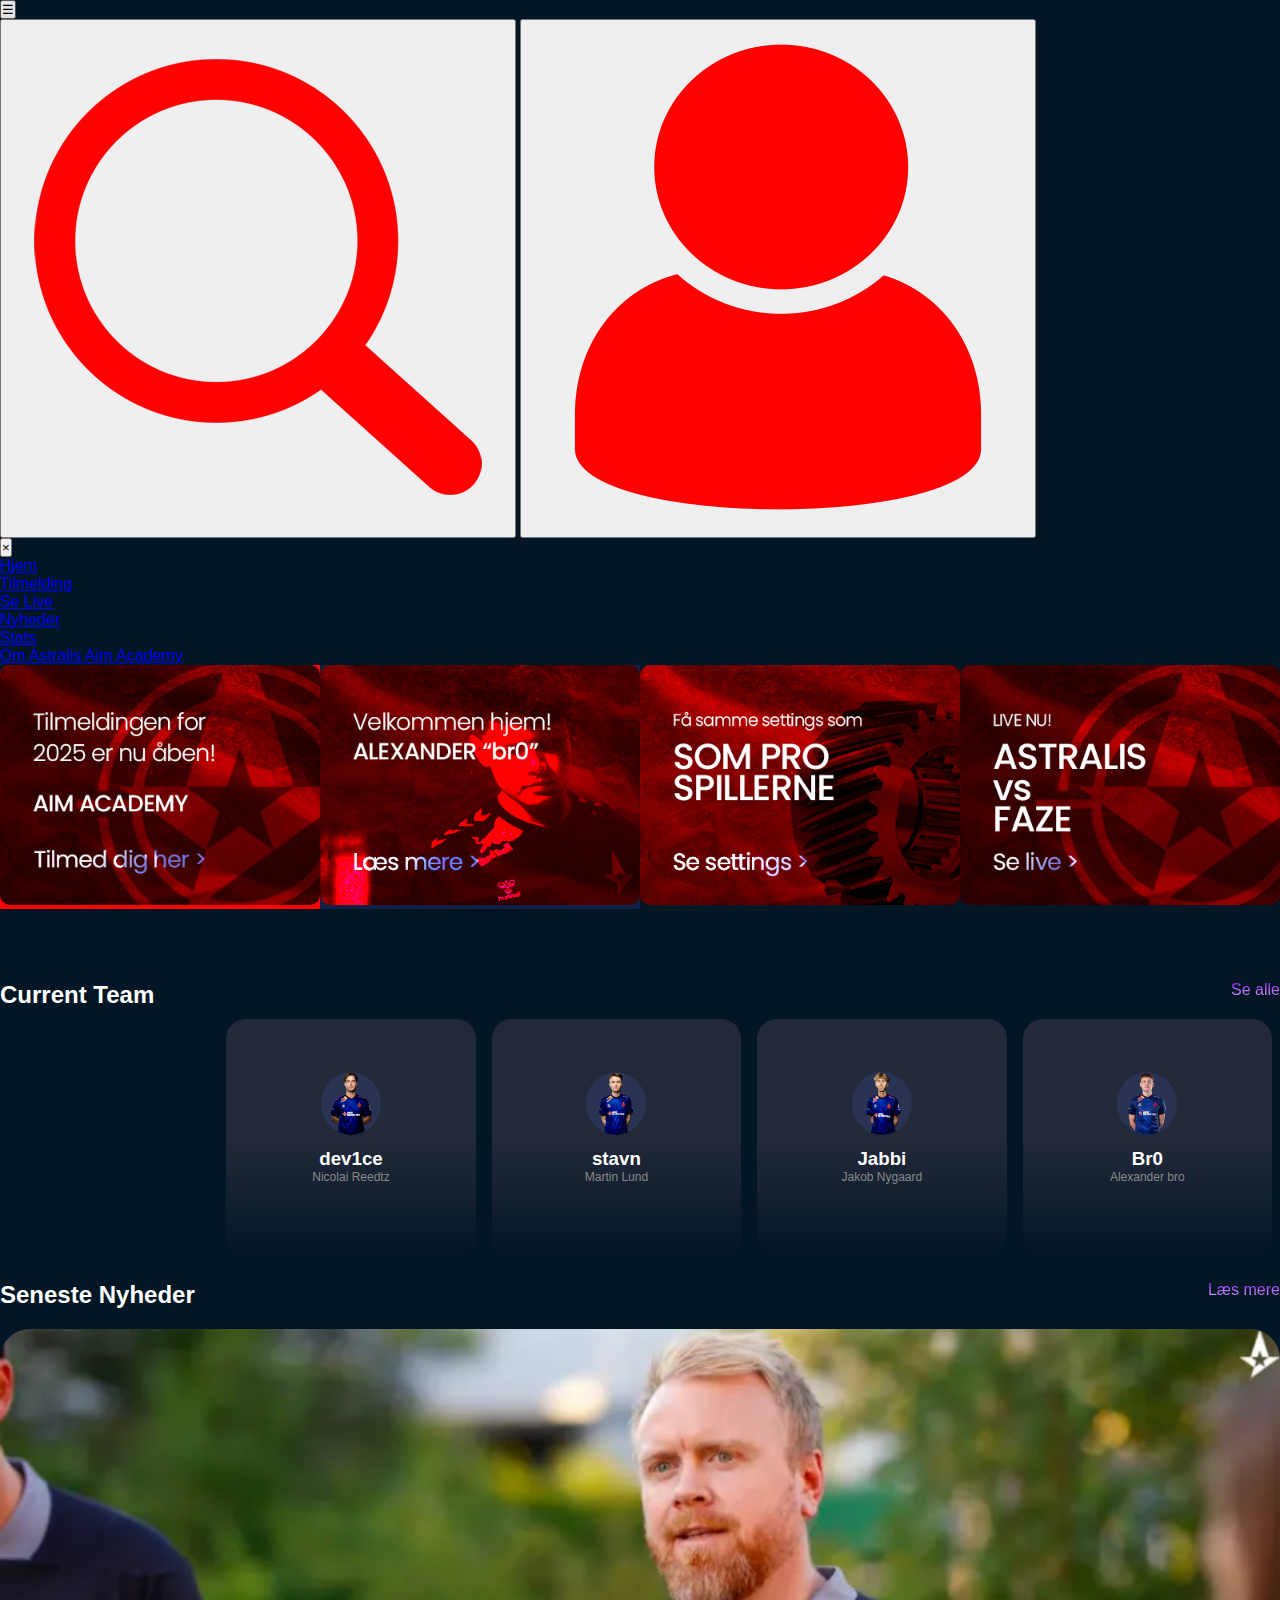
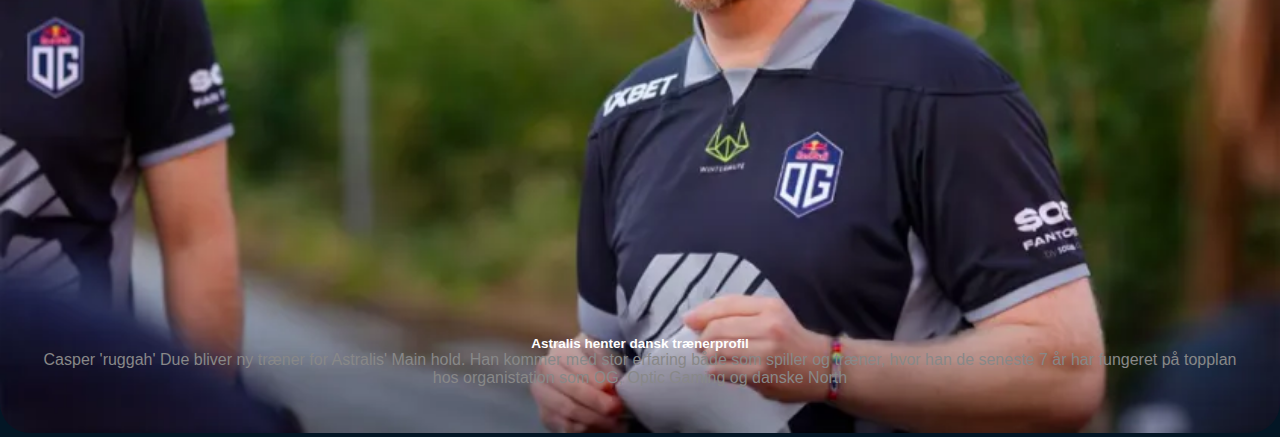
==== hjem.html @ ea9f1f7e "rettelser2" ====
<!DOCTYPE html>
<html lang="en">
<head>
<meta charset="UTF-8">
<meta name="viewport" content="width=device-width, initial-scale=1.0">
<title>AIM Academy</title>
<link rel="stylesheet" href="css/hjem.css">
<link rel="stylesheet" href="css/styles.css">
<link rel="stylesheet" href="css/global.css">
<link rel="stylesheet" type="text/css" href="css/start.css">
<meta name="description" content="Tilmeld dig til den bedste e sports sommerlejr nu! "> <!--Seo optimering, beskrivelsen under hjemmesiden når man finder hjemmesiden-->
<meta name="keywords" content="Astralis,device,træner,coach,træning,bliv bedre,e-sport"> <!-- Seo optimering, stikord for at fange brugere-->
<meta name="geo.region" content="dk"> <!--Seo optmering,-->
<meta name="author" content="Jonathan, Felix, Villads og Oscar"> <!--Seo optimering, opfattere afhjemmesiden-->
</head>
<body>

<header> <!--Semantisk tag, lavet en header til vores profil, search og burgermenu, efter den skal være i toppen af hjemmesiden -->
     <nav>
        <button class="burger-menu" onclick="toggleMenu()">☰</button> <!--Åbner for burgmenuen med javascript-->
          <section class="menu-actions">
           <button class="search-button" aria-label="Search">
              <img src="img/search.webp" alt="Search">
          </button>
          <button class="account-button" aria-label="My Account">
            <img src="img/acc.webp" alt="My Account">
          </button>
        </section>
    </nav>
</header>

<aside class="menu-overlay"> 
  <button class="close-btn" onclick="toggleMenu()">×</button> <!-- Action button/javascript til at lukke for menuen-->
  <nav> <!--Semantisk tag til navigations baren under burgermenu-->
      <ul>
        <li><a href="hjem.html">Hjem</a></li>
        <li><a href="tilmeld.html">Tilmelding</a></li>
        <li><a href="streaming.html">Se Live</a></li>
        <li><a href="#">Nyheder</a></li>
        <li><a href="#">Stats</a></li>
        <li><a href="#">Om Astralis Aim Academy</a></li>
      </ul>
    </nav>    
</aside>

<main>
<!--Slideshow på 'hjem' siden. Billeder samt link til tilmelding på første billede-->
    <element>
        <article class="content">
          <container class="slides">
            <figure class="slide_content 1">
                <a href="tilmeld.html"><img src="img/slide1.webp" alt="Tilmelding"></a>
            </figure>
            <figure class="slide_content 2">
                <img src="img/slide2.webp" alt="Bro">
            </figure>
            <figure class="slide_content 2">
                <img src="img/slide3.webp" alt="Settings">
            </figure>
            <figure class="slide_content 4">
                <img src="img/slide4.webp" alt="Live">
            </figure>
          </contain>
        </article>
      </element>

      <!--Billeder indsat her til 'hjem' siden.-->
      <section class="team">
        <h2 id="teamtekst">Current Team</h2>
        <a href="#" id="stats">Se alle</a>
            <container class="team-members">
              <article class="team-member">
                <img src="img/Device.webp" alt="dev1ce">
                <h3 class="ingame">dev1ce</h3>
                <p class="small">Nicolai Reedtz</p>
              </article>
              <article class="team-member">
                <img src="img/Stavn.webp" alt="stavn">
                <h3 class="ingame">stavn</h3>
                <p class="small">Martin Lund</p>
              </article>
              <article class="team-member">
                <img src="img/Jabbi.webp" alt="Jabbi">
                <h3 class="ingame">Jabbi</h3>
                <p class="small">Jakob Nygaard</p>
              </article>
              <article class="team-member">
                <img src="img/Bro.webp" alt="Br0">
                <h3 class="ingame">Br0</h3>
                <p class="small">Alexander bro</p>
              </article>
             
            </container>
    </section>


</main>

<!--I footeren er der indsat billede og tekst til en artikel som placeres i 'nyheder'-->
<footer>
  <section class="news">
    <h2 id="senestetekst">Seneste Nyheder</h2>
    <article>
      <a href="#" id="Læs">Læs mere</a>
      <img id="træner" src="img/Træner done.webp" alt="Astralis henter dansk trænerprofil" >
      <container class="indhold">
        <h2 id="ruggah">Astralis henter dansk trænerprofil</h2>
        <p>Casper 'ruggah' Due bliver ny træner for Astralis' Main hold. Han kommer med stor erfaring både som spiller og træner, hvor han de seneste 7 år har fungeret på topplan hos organistation som OG, Optic Gaming og danske North</p>
      </container>
    </article>
  </section>
</footer>

<script src="script.js"></script>
<script src="slideshow.js"></script>
</body>
</html>
---- css/hjem.css ----
* {
    box-sizing: border-box;
    margin: 0;
    padding: 0;
  }

  body {
    font-family: 'poppins' , sans-serif;
    background-color: #031625;
    color: white;
}
   
.team-members {
    display: flex;
    justify-content: flex-end; 
    margin-left: 0.5em;
    padding-left: 5%;
    
}

.team-member {
    width: 45%; 
    margin: 0.5em; 
    background: #222939;
    box-sizing: border-box;
    padding: 5%;
    border-radius: 20px;
    background: linear-gradient(to bottom, #222939, #222939 50%, transparent 100%);
}




#knap {
  margin: 1em;
}
 .banner {
  padding: 0px 30px;
  text-decoration: none;
  border-radius: 30%;
 }

  
.overskrift {
    background-color: #e03a3e;
    color: white;
    text-align: left;
    padding: 3em;
    border-radius: 20px;
    background: linear-gradient(to right, #e03a3e, #e03a3e 50%, transparent 100%);
}
  
.overskrift h1 {
    margin-bottom: 0.5em;
}
  
#tilmelding {
    color: whitesmoke;
    text-decoration: none;
    font-weight: bold;
    background:linear-gradient(114.63deg, #fff, #931cf0) ;
    background-clip: text;
    -webkit-text-fill-color: transparent;
}
  
.team, .news {
    padding-top: 1em;
}

#teamtekst {
float: left;
}

.team-member {
    margin-top: 20px;
    text-align: center;
}

.team-member img {
    width: 60px; 
    height: auto;
    border-radius: 50%;
    background-color:#2a3351;
}

.small {
font-size: 12px;
}

.ingame {
    margin-top: 0.5em;
}
  
#stats {
    display: block;
    text-align: right;
    text-decoration: none;
    color: white;
    background:linear-gradient(0.5deg, #fff, #931cf0) ;
    background-clip: text;
    -webkit-text-fill-color: transparent;
  }

.news {
    position: relative; 
}

#senestetekst {
  float: left;
  }

#træner {
    width: 100%; 
    height: auto;
    border-radius: 30px;
    align-self: stretch;
    margin-top: 20px;
}

#Læs {
  display: block;
  text-align: right;
  text-decoration: none;
  color: white;
  background:linear-gradient(0.5deg, #fff, #931cf0) ;
  background-clip: text;
  -webkit-text-fill-color: transparent;
}

.indhold {
  text-align: center;
  font-size: 9px; 
  color: white; 
  position: absolute;
  bottom: 10px;
  left: 10px;
  right: 10px;
  padding: 20px;
}


body {
  background-color: rgb(171, 243, 243);
  font-family: 'poppins', sans-serif;
  font-weight: lighter;
  text-align: left;
}
.content {
  margin: auto;
  padding: 0;
  border-radius: 10px;
  height: 300px;
  width: auto;
  overflow: hidden;
  z-index: -1;
}
.show {
  padding: 10%;
  margin: auto;
  justify-content: center;
  align-items: center;
  font-style: italic;
  width: fit-content;
}

.slide_content {
  float: left;
  width: auto;
  height: auto;
}
.slides {
  width: auto;
  animation-name: slide;
  animation-duration: 10s;
  animation-iteration-count: infinite;
  animation-play-state: running;
  display: flex;
  justify-content: left;
}
.slide_content:nth-child(1) {
  background: #FF0101;
  z-index: 1;
}

.slide_content:nth-child(2) {
  background: #102145;
}

@keyframes slide {
  20% {
    margin-left: 0px;
  }

  40% {
    margin-left: -400px
  }

  60% {
    margin-left: -800px
  }

  80% {
    margin-left: -1200px
  }
}
---- css/styles.css ----
/* Reset some default styles for a clean slate */
* {
    margin: 0;
    padding: 0;
    box-sizing: border-box;
  }
  
  body, html {
    width: 100%;
    height: 100%;
    color: white;
    font-family: poppins, sans-serif;
    background: #031625; /* Adjust the background color as needed */
  }
  
<<<<<<< HEAD
<<<<<<< HEAD
<<<<<<< HEAD
  header {
    background-color: #031625;
=======
  /* Stylere header og navigation bar */
  header {
    background-color: #031625; 
>>>>>>> 06fc8503447a9ea8b5e75f9510a71902991edd43
=======
  /* Style the header and navigation bar */
  header {
    background-color: #031625; /* Dark background for the navbar */
>>>>>>> parent of 06fc850 (Tilføjelse af kommentare og sletning af gammel css på style.css)
=======
  /* Style the header and navigation bar */
  header {
    background-color: #031625; /* Dark background for the navbar */
>>>>>>> parent of 64976ec (account knap)
    color: white;
    padding: 10px;
  }
  
  nav {
    display: flex;
    justify-content: space-between;
    align-items: center;
  }
  
<<<<<<< HEAD
<<<<<<< HEAD
<<<<<<< HEAD
=======
  /* Stylere burgermenuen */
>>>>>>> 06fc8503447a9ea8b5e75f9510a71902991edd43
=======
  /* Style the burger menu button */
>>>>>>> parent of 06fc850 (Tilføjelse af kommentare og sletning af gammel css på style.css)
=======
  /* Style the burger menu button */
>>>>>>> parent of 64976ec (account knap)
  .burger-menu {
    background: none;
    border: none;
    color: #FF0101;
    font-size: 24px;
    cursor: pointer;
  }
  
<<<<<<< HEAD
<<<<<<< HEAD
<<<<<<< HEAD
=======
  
>>>>>>> 06fc8503447a9ea8b5e75f9510a71902991edd43
=======
  /* Style the menu actions section with search and account buttons */
>>>>>>> parent of 06fc850 (Tilføjelse af kommentare og sletning af gammel css på style.css)
=======
  /* Style the menu actions section with search and account buttons */
>>>>>>> parent of 64976ec (account knap)
  .menu-actions {
    display: flex;
    align-items: center;
  }
  
<<<<<<< HEAD
<<<<<<< HEAD
<<<<<<< HEAD
=======
  /* Styling af bruger og search knap */
>>>>>>> 06fc8503447a9ea8b5e75f9510a71902991edd43
=======
  /* Generic button reset for search and account buttons */
>>>>>>> parent of 06fc850 (Tilføjelse af kommentare og sletning af gammel css på style.css)
=======
  /* Generic button reset for search and account buttons */
>>>>>>> parent of 64976ec (account knap)
  .menu-actions button {
    background: transparent;
    border: none;
    padding: 5px;
    margin-left: 10px; /* Add space between buttons */
    cursor: pointer;
  }
  
  /* Add custom images to search and account buttons */
  .search-button img, .account-button img {
    height: 24px; /* Example size, adjust as needed */
    width: auto;
  }
  
  /* Style for menu overlay which appears from the left */
  .menu-overlay {
    position: fixed;
    width: 60%;
    height: 100%;
    background-color: #333333; /* Overlay background color */
    top: 0;
    left: -100%; /* Start off-screen */
    transition: left 0.3s;
    padding-top: 50px; /* Space for the close button */
    z-index: 2; /* Above the content */
  }
  
  .close-btn {
    font-size: 24px;
    color: #FF0101;
    position: absolute;
    top: 0;
    left: 0;
    background: none;
    border: none;
    cursor: pointer;
    padding: 10px;
  }
  
  /* Style the list of menu items in the overlay */
  .menu-overlay ul {
    list-style: none;
    padding-left: 20px;
    color: white;
    font-size: 1.5em; /* Larger text for better legibility on mobile */
    font-weight: bold; /* Bold text for the menu items */
  }
  
  .menu-overlay ul li a {
    color: white; 
    text-decoration: none; /* No underline */
    display: block;
    margin-bottom: 20px; /* Space between menu items */
  }
  
  /* Hover style for menu item links */
  .menu-overlay ul li a:hover {
    color: #ccc; /* Lighter color on hover */
  }
  
  /* Active style for menu item links (when clicked) */
  .menu-overlay ul li a:active,
  .menu-overlay ul li a.active {
    color: red; /* Red text for active state */
  }
  .team-players article {
    border-radius: 20px; /* Adjust as needed */
    padding: 1rem;
    margin: 1rem 0;
  }
  
  .team-players img {
    width: 80px; /* Adjust as needed */
    height: 80px;
    border-radius: 50%;
    border: 3px solid
  }
  
  .team-players h2 {
    font-size: 1rem; /* Adjust as needed */
    margin-top: 0.5rem;
  }
  
  .latest-news article {
    background: #031625;
    border-radius: 20px; /* Adjust as needed */
    margin: 1rem 0;
    overflow: hidden;
  }
  
  .latest-news img {
    width: 100%;
    display: block;
  }
  
  .latest-news h2 {
    font-size: 1.2rem; /* Adjust as needed */
    margin: 0.5rem;
  }
  
  .slideshow {
    position: relative;
<<<<<<< HEAD
<<<<<<< HEAD
}

.account-menu-overlay {
  position: fixed;
  width: 60%;
  height: 100%;
  background-color: #333333;
  top: 0;
  right: -60%; 
  transition: right 0.3s ease; /* Ensure this is set to transition the 'right' property */
  padding-top: 50px;
  z-index: 2;
}

.account-menu-overlay ul {
  list-style-type: none;
  padding: 0; 
  margin: 0px; 
  color: white;
  margin-bottom: 20px;
}

.account-menu-overlay ul li a {
  color: white; 
  text-decoration: none; 
  display: block; 
  padding: 10px; 
  transition: color 0.3s; 
}
.account-menu-overlay ul li a:hover {
  color: #ccc;
}

/* Active style for account menu overlay links (clicked) */
.account-menu-overlay ul li a:active {
  color: red; /* Red when active */
}

/* Style for maintaining red color on a currently 'active' class link */
.account-menu-overlay ul li a.active {
  color: red; /* Keeps the link red if it has an 'active' class */
}

.close-account-menu {
  font-size: 24px;
  color: red;
  position: absolute;
  top: 0;
  right: 0; /* Positioned to the right */
  background: none;
  border: none;
  cursor: pointer;
  padding: 10px;
}

.user-info {
  color: white;
  text-align: center;
  margin-bottom: 20px;

}

.account-tekst{
  color: white;
  text-align: right;
  margin-bottom: 20px;
  font-weight: bold;
}


.user-picture {
  width: 80px; /* Adjust as needed */
  height: 80px; /* Adjust as needed */
  border-radius: 50%; /* Makes the image round */
  margin-bottom: 10px;
  object-fit: cover;
}

.member-number {
  margin-bottom: 10px;
}
=======
}
>>>>>>> parent of 06fc850 (Tilføjelse af kommentare og sletning af gammel css på style.css)
=======
}
>>>>>>> parent of 64976ec (account knap)
---- css/global.css ----
body {
    margin: 0;
    line-height: normal;
  }
  
  :root {
    /* fonts */
    --font-sf-pro-text: "SF Pro Text";
    --font-poppins: Poppins;
  
    /* font sizes */
    --font-size-xs: 12px;
  
    /* Colors */
    --color-white: #fff;
    --color-whitesmoke: #ededed;
    --color-red: #ff0101;
  
    /* Border radiuses */
    --br-3xs: 10px;
  }
---- css/start.css ----
body {
    background-color: #031625;
    font-family: 'Poppins', sans-serif;
    margin: 0; /*bruges til at lave plads omkring elementer, unden for grænserne*/
    padding: 0; /* padding bruges til at lave plads omkring elementerne inden for grænserne*/
}

.box {
    max-width: 300px; /* sætter max with til 300 px*/
    margin: 0 auto;
    background-color: #031625;
    border-radius: 10px;
    box-shadow: 0px 0px 10px rgba(0, 0, 0, 0.1);
    padding: 20px;
    text-align: center; /*centere teksten*/
    display: flex;
    flex-direction: column; /*bestemmer om teksten er i en række eller kolonne*/
    justify-content: space-between; /* tingne i kassen har afstand mellem sig*/
    min-height: 100vh;
    position: relative; /*betyder at positionen er relativ*/
    
}

.text-box {
    width:200px; /*bestemmer bredden på kassen*/
    height:200px; /*bestemmer højden på kassen*/
    position: absolute; /*betyder at positionen er absolute*/
    background-color: #031625;
    top: 50%;
    left: 50%;
    margin-top: -100px;
    margin-left: -100px;
}

.text-box h2 {
   color: #931CF0;
   margin-top: 20px;
}

.tryk-text {
    color: #ffffff;
}


p {
    font-size: 16px; /*bestemmer skrift størrelsen*/
    color: #888;
    margin-bottom: 20px;
}

.footer {
    position: absolute;
    bottom: 20px;
    left: 0;
    right: 0;
    display: flex;
    flex-direction: column;

}

.footer-content {
    display: flex;
    flex-direction: column;
    align-items: center;
    margin-bottom: 10px;
}

.footer img {
    width: 100%;
    border-radius: 10px;
    margin-bottom: 10px;
}

img {
    width: 100%;
    border-radius: 10px;
}

.footer p {
    font-size: 16px;
    color: #fff;
    background: linear-gradient(45deg, #ffffff, #931CF0); /*bruges til at lave fade i farverne*/
    padding: 5px 10px;
    border-radius: 10px;
    margin-top: 0;
}

.footer h3 {
    color: #ffffff;
    font-size: 16px;
    margin-top: -50px;
}

.footer-text {
    margin-top: -10px;
    margin-bottom: 10px;
}

@media (max-width: 600px) { /*bruges til at sætte max bredden til 600px, så det passer på en mobil skærm*/
    .container {
        max-width: 100%;
        padding: 10px;
    }

    h1 {
        font-size: 20px;
    }

    p {
        font-size: 14px;
    }

    .footer p {
        font-size: 14px;
    }
}
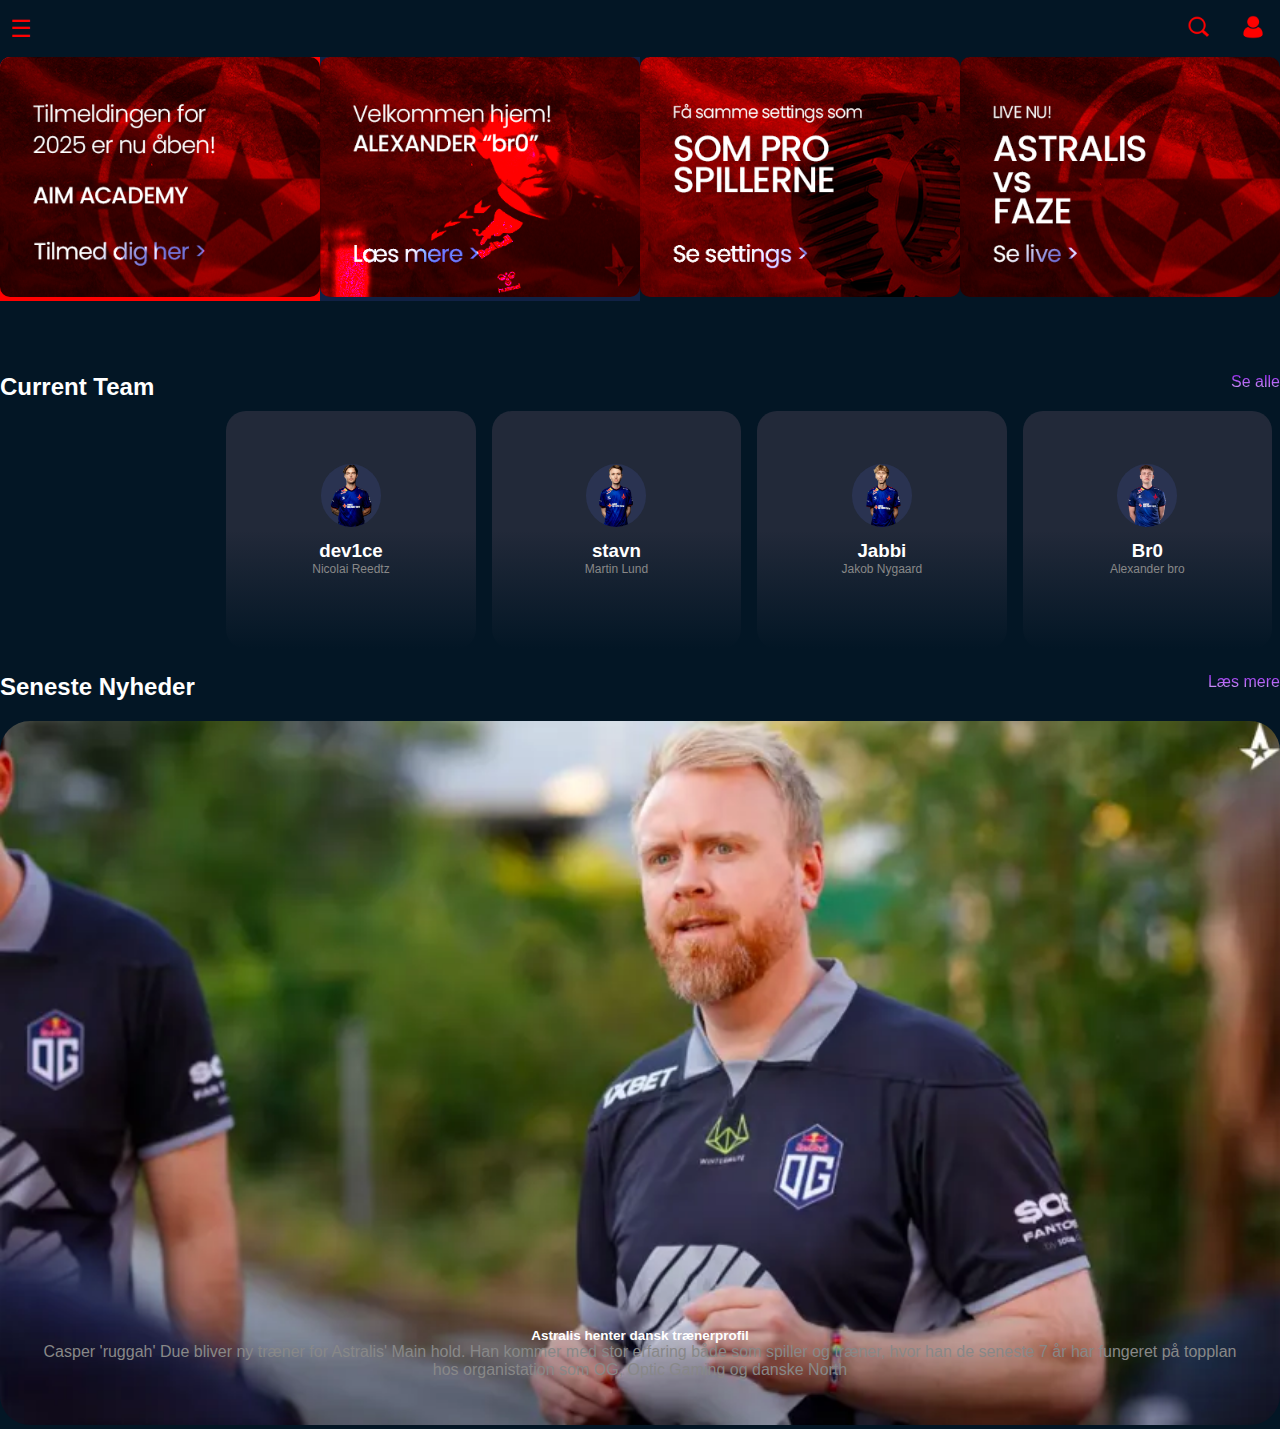
==== commit 4058c4ab: "Update hjem.html" ====
--- a/hjem.html
+++ b/hjem.html
@@ -14,15 +14,15 @@
 <meta name="author" content="Jonathan, Felix, Villads og Oscar"> <!--Seo optimering, opfattere afhjemmesiden-->
 </head>
 <body>
-
-<header> <!--Semantisk tag, lavet en header til vores profil, search og burgermenu, efter den skal være i toppen af hjemmesiden -->
+<!--test-->
+<header> <!--Semantisk tag, lavet en header til vores profil, search og burgermenu, efter den skal være i toppen af hjemmesiden. -->
      <nav>
         <button class="burger-menu" onclick="toggleMenu()">☰</button> <!--Åbner for burgmenuen med javascript-->
           <section class="menu-actions">
            <button class="search-button" aria-label="Search">
               <img src="img/search.webp" alt="Search">
           </button>
-          <button class="account-button" aria-label="My Account">
+          <button class="account-button" aria-label="My Account" onclick="toggleAccountMenu()">
             <img src="img/acc.webp" alt="My Account">
           </button>
         </section>
@@ -42,6 +42,31 @@
       </ul>
     </nav>    
 </aside>
+
+<aside class="account-menu-overlay">
+  <button class="close-account-menu" onclick="toggleAccountMenu()">×</button>
+  <section class="user-info">
+    <figure>
+      <img src="img/lordgaben.webp" alt="User" class="user-picture">
+      <figcaption>
+        <p class="member-number">Velkommen, wag_wanstrup</p>
+        <p class="member-number">Medlems Nr: #75152</p>
+      </figcaption>
+    </figure>
+  </section>
+  <nav>
+    <ul class="account-tekst">
+      <li><a href="profile.html">Min Profil</a></li>
+      <li><a href="#">Mine Stats</a></li>
+      <li><a href="#">Mine Highlights</a></li>
+      <li><a href="#">Mit Hold</a></li>
+      <li><a href="#">Turneringsplan</a></li>
+      <li><a href="#">Log Ud</a></li>
+    </ul>
+  </nav>
+</aside>
+
+
 
 <main>
 <!--Slideshow på 'hjem' siden. Billeder samt link til tilmelding på første billede-->
@@ -111,7 +136,7 @@
   </section>
 </footer>
 
-<script src="script.js"></script>
-<script src="slideshow.js"></script>
+<script src="js/script.js"></script>
+<script src="js/slideshow.js"></script>
 </body>
 </html>
--- a/css/styles.css
+++ b/css/styles.css
@@ -1,4 +1,3 @@
-/* Reset some default styles for a clean slate */
 * {
     margin: 0;
     padding: 0;
@@ -10,29 +9,12 @@
     height: 100%;
     color: white;
     font-family: poppins, sans-serif;
-    background: #031625; /* Adjust the background color as needed */
-  }
-  
-<<<<<<< HEAD
-<<<<<<< HEAD
-<<<<<<< HEAD
-  header {
-    background-color: #031625;
-=======
+    background: #031625; 
+  }
+  
   /* Stylere header og navigation bar */
   header {
     background-color: #031625; 
->>>>>>> 06fc8503447a9ea8b5e75f9510a71902991edd43
-=======
-  /* Style the header and navigation bar */
-  header {
-    background-color: #031625; /* Dark background for the navbar */
->>>>>>> parent of 06fc850 (Tilføjelse af kommentare og sletning af gammel css på style.css)
-=======
-  /* Style the header and navigation bar */
-  header {
-    background-color: #031625; /* Dark background for the navbar */
->>>>>>> parent of 64976ec (account knap)
     color: white;
     padding: 10px;
   }
@@ -43,18 +25,7 @@
     align-items: center;
   }
   
-<<<<<<< HEAD
-<<<<<<< HEAD
-<<<<<<< HEAD
-=======
   /* Stylere burgermenuen */
->>>>>>> 06fc8503447a9ea8b5e75f9510a71902991edd43
-=======
-  /* Style the burger menu button */
->>>>>>> parent of 06fc850 (Tilføjelse af kommentare og sletning af gammel css på style.css)
-=======
-  /* Style the burger menu button */
->>>>>>> parent of 64976ec (account knap)
   .burger-menu {
     background: none;
     border: none;
@@ -63,62 +34,41 @@
     cursor: pointer;
   }
   
-<<<<<<< HEAD
-<<<<<<< HEAD
-<<<<<<< HEAD
-=======
-  
->>>>>>> 06fc8503447a9ea8b5e75f9510a71902991edd43
-=======
-  /* Style the menu actions section with search and account buttons */
->>>>>>> parent of 06fc850 (Tilføjelse af kommentare og sletning af gammel css på style.css)
-=======
-  /* Style the menu actions section with search and account buttons */
->>>>>>> parent of 64976ec (account knap)
+  
   .menu-actions {
     display: flex;
     align-items: center;
   }
   
-<<<<<<< HEAD
-<<<<<<< HEAD
-<<<<<<< HEAD
-=======
   /* Styling af bruger og search knap */
->>>>>>> 06fc8503447a9ea8b5e75f9510a71902991edd43
-=======
-  /* Generic button reset for search and account buttons */
->>>>>>> parent of 06fc850 (Tilføjelse af kommentare og sletning af gammel css på style.css)
-=======
-  /* Generic button reset for search and account buttons */
->>>>>>> parent of 64976ec (account knap)
   .menu-actions button {
     background: transparent;
     border: none;
     padding: 5px;
-    margin-left: 10px; /* Add space between buttons */
+    margin-left: 20px;
     cursor: pointer;
   }
   
-  /* Add custom images to search and account buttons */
+  /* tekst test*/
   .search-button img, .account-button img {
-    height: 24px; /* Example size, adjust as needed */
+    height: 24px;
     width: auto;
   }
   
-  /* Style for menu overlay which appears from the left */
+  /* Styling af hele menuen til venstre */
   .menu-overlay {
     position: fixed;
     width: 60%;
     height: 100%;
-    background-color: #333333; /* Overlay background color */
+    background-color: #333333; 
     top: 0;
-    left: -100%; /* Start off-screen */
+    left: -100%; 
     transition: left 0.3s;
-    padding-top: 50px; /* Space for the close button */
-    z-index: 2; /* Above the content */
-  }
-  
+    padding-top: 50px; 
+    z-index: 2; 
+  }
+  
+  /* Styling af close knappen */
   .close-btn {
     font-size: 24px;
     color: #FF0101;
@@ -131,31 +81,29 @@
     padding: 10px;
   }
   
-  /* Style the list of menu items in the overlay */
-  .menu-overlay ul {
-    list-style: none;
-    padding-left: 20px;
-    color: white;
-    font-size: 1.5em; /* Larger text for better legibility on mobile */
-    font-weight: bold; /* Bold text for the menu items */
-  }
-  
+  /* Styling af teksten til menuen til venstre */
   .menu-overlay ul li a {
     color: white; 
     text-decoration: none; /* No underline */
     display: block;
     margin-bottom: 20px; /* Space between menu items */
-  }
-  
-  /* Hover style for menu item links */
+    list-style: none;
+    padding-left: 20px;
+    color: white;
+    font-size: 1.5em; 
+    font-weight: bold; 
+  }
+  
+  /* Hover effekt til menuen */
   .menu-overlay ul li a:hover {
-    color: #ccc; /* Lighter color on hover */
-  }
-  
-  /* Active style for menu item links (when clicked) */
+    color: #ccc; 
+  }
+  
+  /* Aktivere rød farve efter du har klikket på en af menuerne */
   .menu-overlay ul li a:active,
   .menu-overlay ul li a.active {
     color: red; /* Red text for active state */
+    color: red; 
   }
   .team-players article {
     border-radius: 20px; /* Adjust as needed */
@@ -194,8 +142,6 @@
   
   .slideshow {
     position: relative;
-<<<<<<< HEAD
-<<<<<<< HEAD
 }
 
 .account-menu-overlay {
@@ -257,7 +203,7 @@
   margin-bottom: 20px;
 
 }
-
+ /* tekst */
 .account-tekst{
   color: white;
   text-align: right;
@@ -277,9 +223,4 @@
 .member-number {
   margin-bottom: 10px;
 }
-=======
-}
->>>>>>> parent of 06fc850 (Tilføjelse af kommentare og sletning af gammel css på style.css)
-=======
-}
->>>>>>> parent of 64976ec (account knap)
+
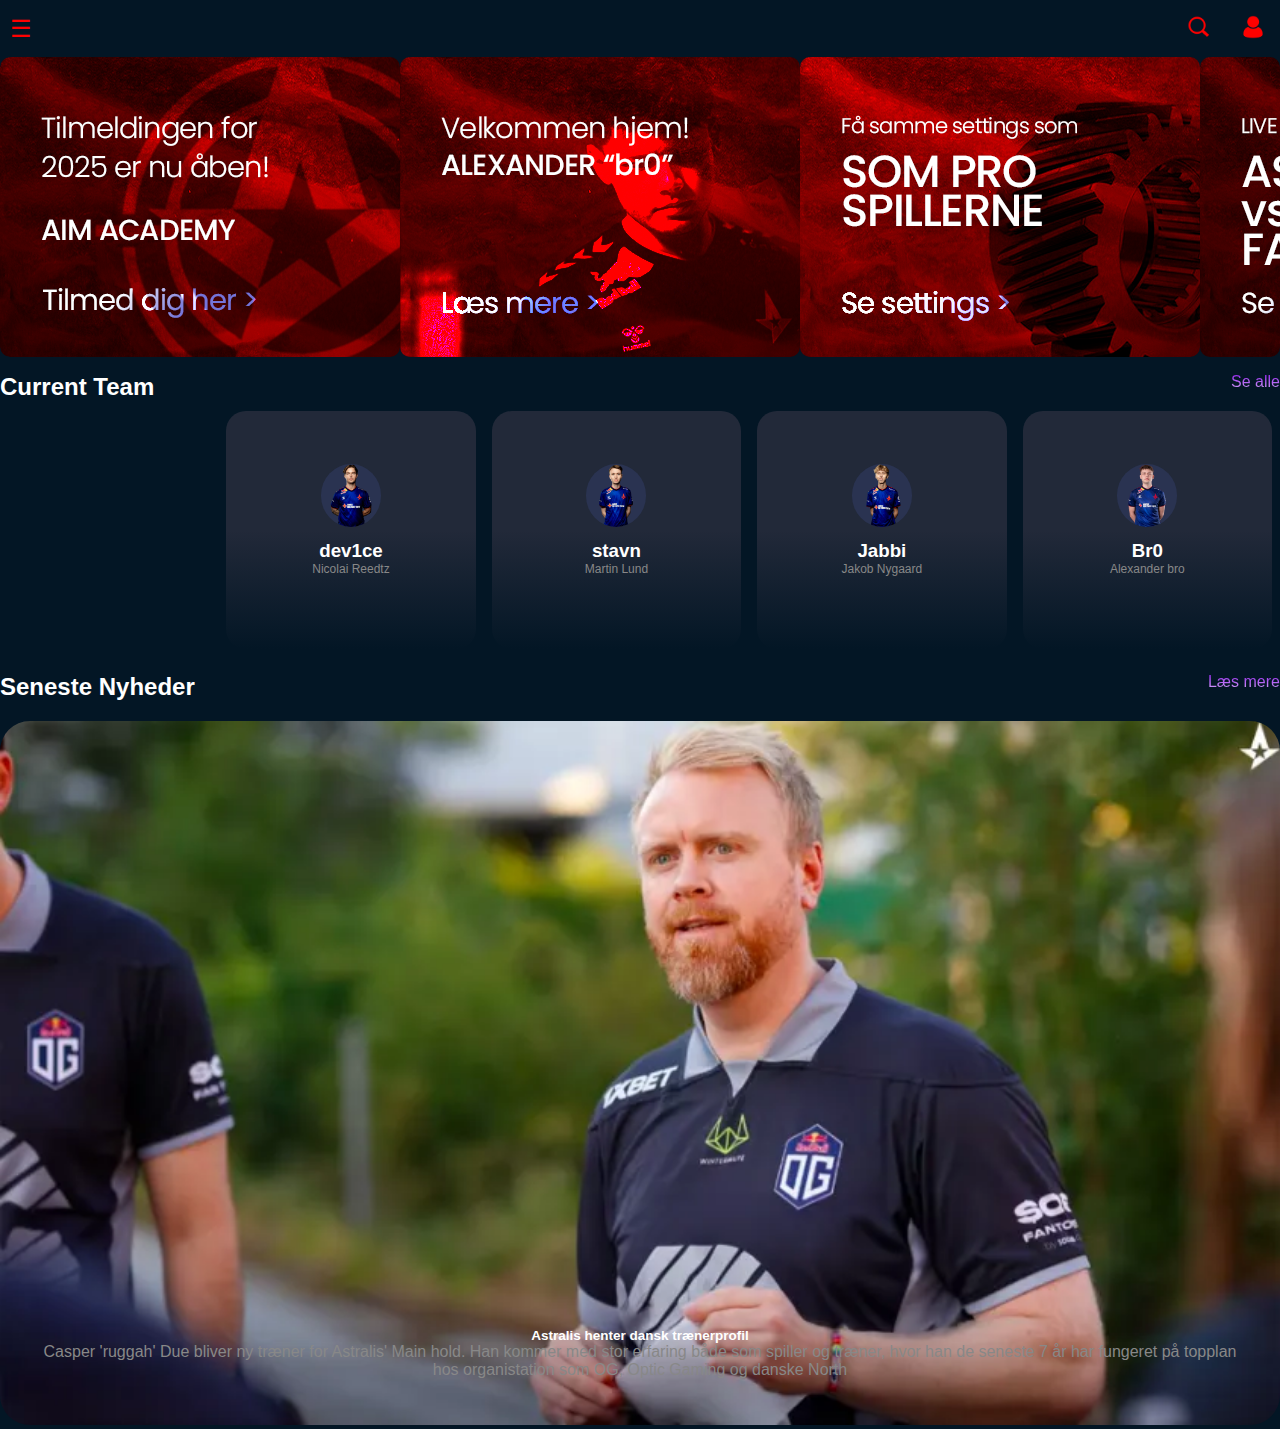
==== commit d59088e0: "fjernelse af slideshow javascript" ====
--- a/hjem.html
+++ b/hjem.html
@@ -54,7 +54,7 @@
       </figcaption>
     </figure>
   </section>
-  <nav>
+  <nav class="accountNav">
     <ul class="account-tekst">
       <li><a href="profile.html">Min Profil</a></li>
       <li><a href="#">Mine Stats</a></li>
@@ -137,6 +137,5 @@
 </footer>
 
 <script src="js/script.js"></script>
-<script src="js/slideshow.js"></script>
 </body>
 </html>
--- a/css/hjem.css
+++ b/css/hjem.css
@@ -27,8 +27,6 @@
     border-radius: 20px;
     background: linear-gradient(to bottom, #222939, #222939 50%, transparent 100%);
 }
-
-
 
 
 #knap {
@@ -147,59 +145,48 @@
 }
 .content {
   margin: auto;
-  padding: 0;
+  padding: 0px;
   border-radius: 10px;
   height: 300px;
   width: auto;
   overflow: hidden;
-  z-index: -1;
+  position: relative;
 }
-.show {
-  padding: 10%;
-  margin: auto;
-  justify-content: center;
-  align-items: center;
-  font-style: italic;
-  width: fit-content;
+
+.slides {
+  position: absolute;
+  display: flex;
+  width: auto; /* Ensure the container is large enough */
+  animation-name: slide;
+  animation-duration: 30s; /* Adjust duration to account for pauses */
+  animation-iteration-count: infinite;
+  animation-timing-function: linear;
+  will-change: transform;
 }
 
 .slide_content {
-  float: left;
+  flex: 0 0 auto;
   width: auto;
-  height: auto;
-}
-.slides {
-  width: auto;
-  animation-name: slide;
-  animation-duration: 10s;
-  animation-iteration-count: infinite;
-  animation-play-state: running;
-  display: flex;
-  justify-content: left;
-}
-.slide_content:nth-child(1) {
-  background: #FF0101;
-  z-index: 1;
-}
-
-.slide_content:nth-child(2) {
-  background: #102145;
+  height: 300px;
 }
 
 @keyframes slide {
-  20% {
-    margin-left: 0px;
+  0%, 10% { /* Start and pause on the first slide */
+    transform: translateX(0px);
   }
-
-  40% {
-    margin-left: -400px
+  12%, 22% { /* Move to the second slide and pause */
+    transform: translateX(-400px);
   }
-
-  60% {
-    margin-left: -800px
+  24%, 34% { /* Move to the third slide and pause */
+    transform: translateX(-800px);
   }
-
-  80% {
-    margin-left: -1200px
+  36%, 46% { /* Move to the fourth slide and pause */
+    transform: translateX(-1200px);
   }
-}+  48%, 58% { /* Optional: Additional slides if any */
+    transform: translateX(-1600px);
+  }
+  60%, 100% { /* Return to start and pause */
+    transform: translateX(0px);
+  }
+}
--- a/css/styles.css
+++ b/css/styles.css
@@ -24,7 +24,10 @@
     justify-content: space-between;
     align-items: center;
   }
-  
+  .accountNav {
+    display: block;
+  }
+
   /* Stylere burgermenuen */
   .burger-menu {
     background: none;
@@ -48,6 +51,7 @@
     margin-left: 20px;
     cursor: pointer;
   }
+  
   
   /* tekst test*/
   .search-button img, .account-button img {
@@ -105,41 +109,7 @@
     color: red; /* Red text for active state */
     color: red; 
   }
-  .team-players article {
-    border-radius: 20px; /* Adjust as needed */
-    padding: 1rem;
-    margin: 1rem 0;
-  }
-  
-  .team-players img {
-    width: 80px; /* Adjust as needed */
-    height: 80px;
-    border-radius: 50%;
-    border: 3px solid
-  }
-  
-  .team-players h2 {
-    font-size: 1rem; /* Adjust as needed */
-    margin-top: 0.5rem;
-  }
-  
-  .latest-news article {
-    background: #031625;
-    border-radius: 20px; /* Adjust as needed */
-    margin: 1rem 0;
-    overflow: hidden;
-  }
-  
-  .latest-news img {
-    width: 100%;
-    display: block;
-  }
-  
-  .latest-news h2 {
-    font-size: 1.2rem; /* Adjust as needed */
-    margin: 0.5rem;
-  }
-  
+ 
   .slideshow {
     position: relative;
 }
--- a/css/start.css
+++ b/css/start.css
@@ -66,9 +66,9 @@
 }
 
 .footer img {
-    width: 100%;
-    border-radius: 10px;
-    margin-bottom: 10px;
+    width: 150%;
+    border-radius: 10px;
+    margin-bottom: 200px;
 }
 
 img {
@@ -83,7 +83,17 @@
     padding: 5px 10px;
     border-radius: 10px;
     margin-top: 0;
-}
+        flex: 1;
+        position: relative;
+        line-height: 20px;
+        font-weight: 600;
+        background: linear-gradient(114.63deg, #fff, #931cf0); /*bruges til at fade farverne i skriften*/
+        background-clip: text;
+        -webkit-text-fill-color: transparent;
+        display: inline-block;
+        min-width: 102px;
+      }
+
 
 .footer h3 {
     color: #ffffff;
@@ -91,9 +101,38 @@
     margin-top: -50px;
 }
 
-.footer-text {
-    margin-top: -10px;
-    margin-bottom: 10px;
+
+.login-box {
+    position: relative;
+    top: -300px;
+    margin: 0 auto;
+    background-color: #031625;
+    padding: 10px 20px;
+    border-radius: 10px;
+    display: flex;
+    flex-direction: column;
+    justify-content: center;
+    align-items: center;
+}
+
+.login-box p {
+    color: #fff;
+    margin: 5px 0;
+}
+
+.login-text {
+    color: #fff;
+    margin: 5px 0;
+    background-color: #931cf0;
+    padding: 5px 10px;
+    border-radius: 10px;
+    background: linear-gradient(114.63deg, #fff, #931cf0)
+    
+  }
+
+  .login-text a {
+    text-decoration: none; /* bruges til at fjerne den blå linje under hyperlinks*/
+    color: #ffffff;
 }
 
 @media (max-width: 600px) { /*bruges til at sætte max bredden til 600px, så det passer på en mobil skærm*/
@@ -113,4 +152,77 @@
     .footer p {
         font-size: 14px;
     }
+}
+
+p {
+    font-size: 16px; /*bestemmer skrift størrelsen*/
+    color: #888;
+    margin-bottom: 20px;
+}
+
+.footer {
+    position: absolute;
+    bottom: 20px;
+    left: 0;
+    right: 0;
+    display: flex;
+    flex-direction: column;
+
+}
+
+.footer-content {
+    display: flex;
+    flex-direction: column;
+    align-items: center;
+    margin-bottom: 10px;
+}
+
+.footer img {
+    width: 100%;
+    border-radius: 10px;
+    margin-bottom: 10px;
+}
+
+img {
+    width: 100%;
+    border-radius: 10px;
+}
+
+.footer p {
+    font-size: 16px;
+    color: #fff;
+    background: linear-gradient(45deg, #ffffff, #931CF0); /*bruges til at lave fade i farverne*/
+    padding: 5px 10px;
+    border-radius: 10px;
+    margin-top: 0;
+}
+
+.footer h3 {
+    color: #ffffff;
+    font-size: 16px;
+    margin-top: -50px;
+}
+
+.footer-text {
+    margin-top: -10px;
+    margin-bottom: 10px;
+}
+
+@media (max-width: 600px) { /*bruges til at sætte max bredden til 600px, så det passer på en mobil skærm*/
+    .container {
+        max-width: 100%;
+        padding: 10px;
+    }
+
+    h1 {
+        font-size: 20px;
+    }
+
+    p {
+        font-size: 14px;
+    }
+
+    .footer p {
+        font-size: 14px;
+    }
 }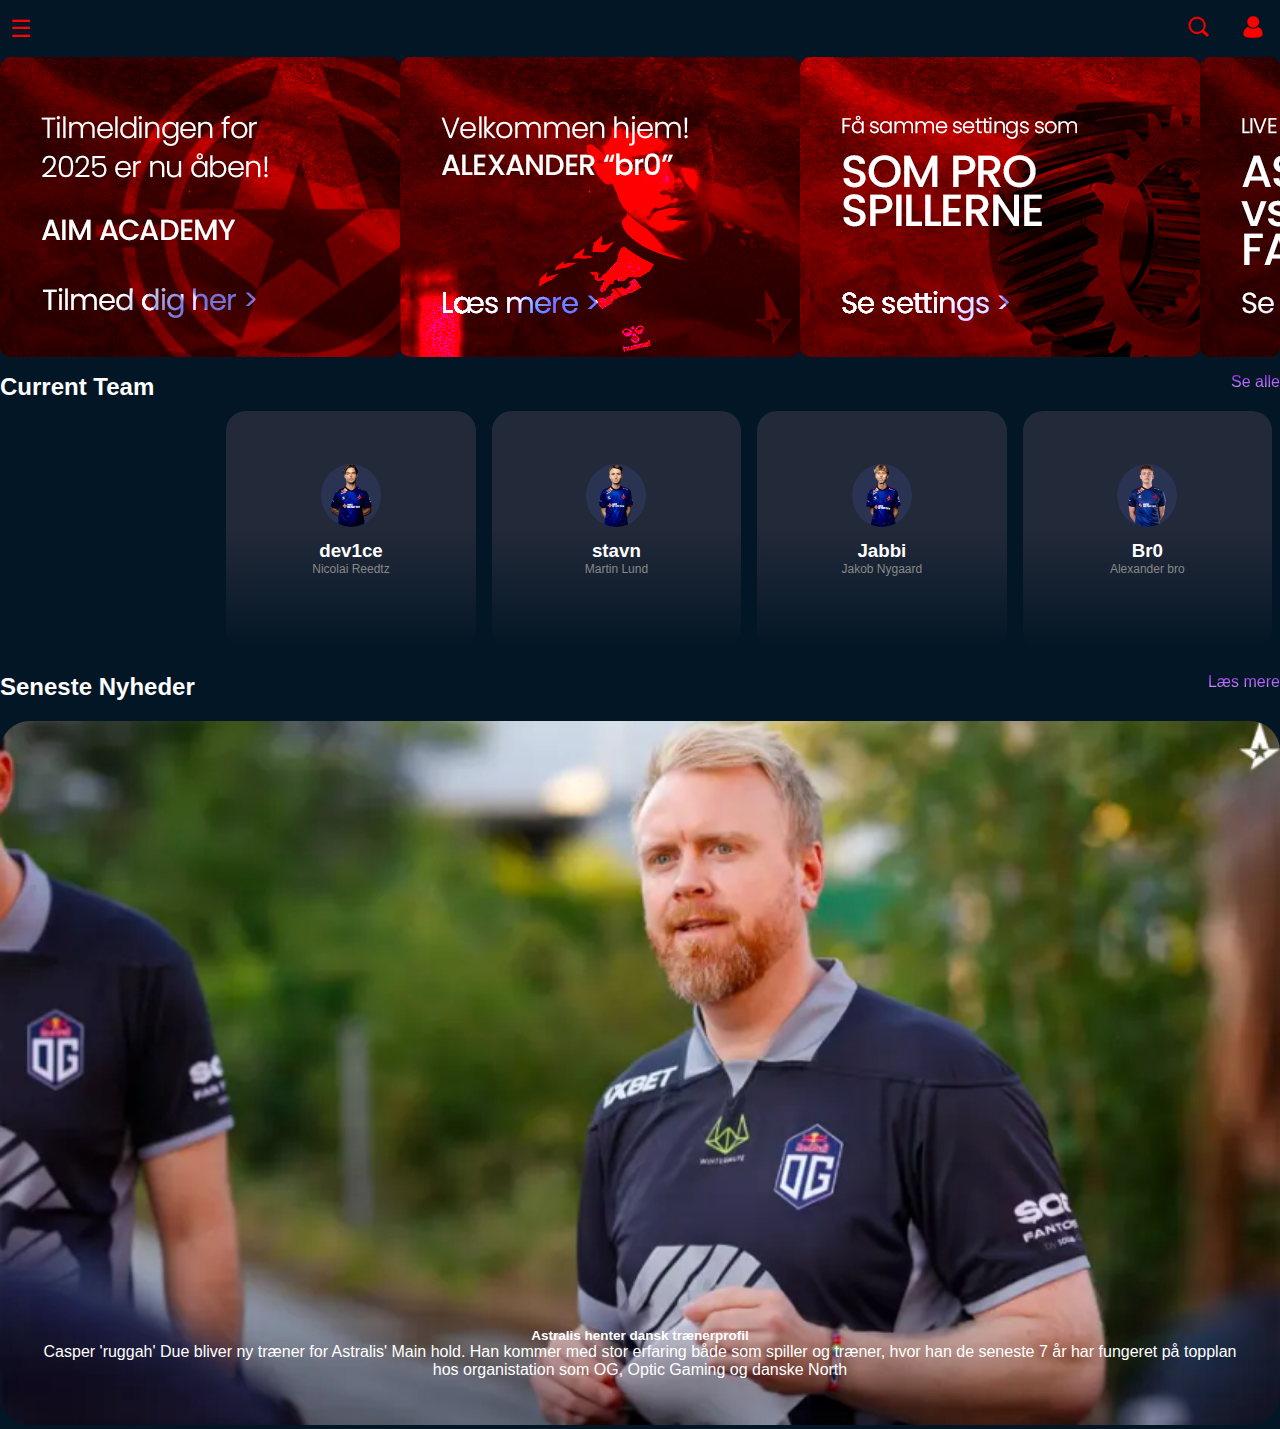
==== commit 53a11c39: "ændrinf af artikel" ====
--- a/hjem.html
+++ b/hjem.html
@@ -129,8 +129,8 @@
       <a href="#" id="Læs">Læs mere</a>
       <img id="træner" src="img/Træner done.webp" alt="Astralis henter dansk trænerprofil" >
       <container class="indhold">
-        <h2 id="ruggah">Astralis henter dansk trænerprofil</h2>
-        <p>Casper 'ruggah' Due bliver ny træner for Astralis' Main hold. Han kommer med stor erfaring både som spiller og træner, hvor han de seneste 7 år har fungeret på topplan hos organistation som OG, Optic Gaming og danske North</p>
+        <h2 id="ruggah"><stong>Astralis henter dansk trænerprofil</stong> </h2>
+        <p id="hvid">Casper 'ruggah' Due bliver ny træner for Astralis' Main hold. Han kommer med stor erfaring både som spiller og træner, hvor han de seneste 7 år har fungeret på topplan hos organistation som OG, Optic Gaming og danske North</p>
       </container>
     </article>
   </section>
--- a/css/hjem.css
+++ b/css/hjem.css
@@ -137,6 +137,10 @@
 }
 
 
+#hvid {
+  color: white;
+}
+
 body {
   background-color: rgb(171, 243, 243);
   font-family: 'poppins', sans-serif;
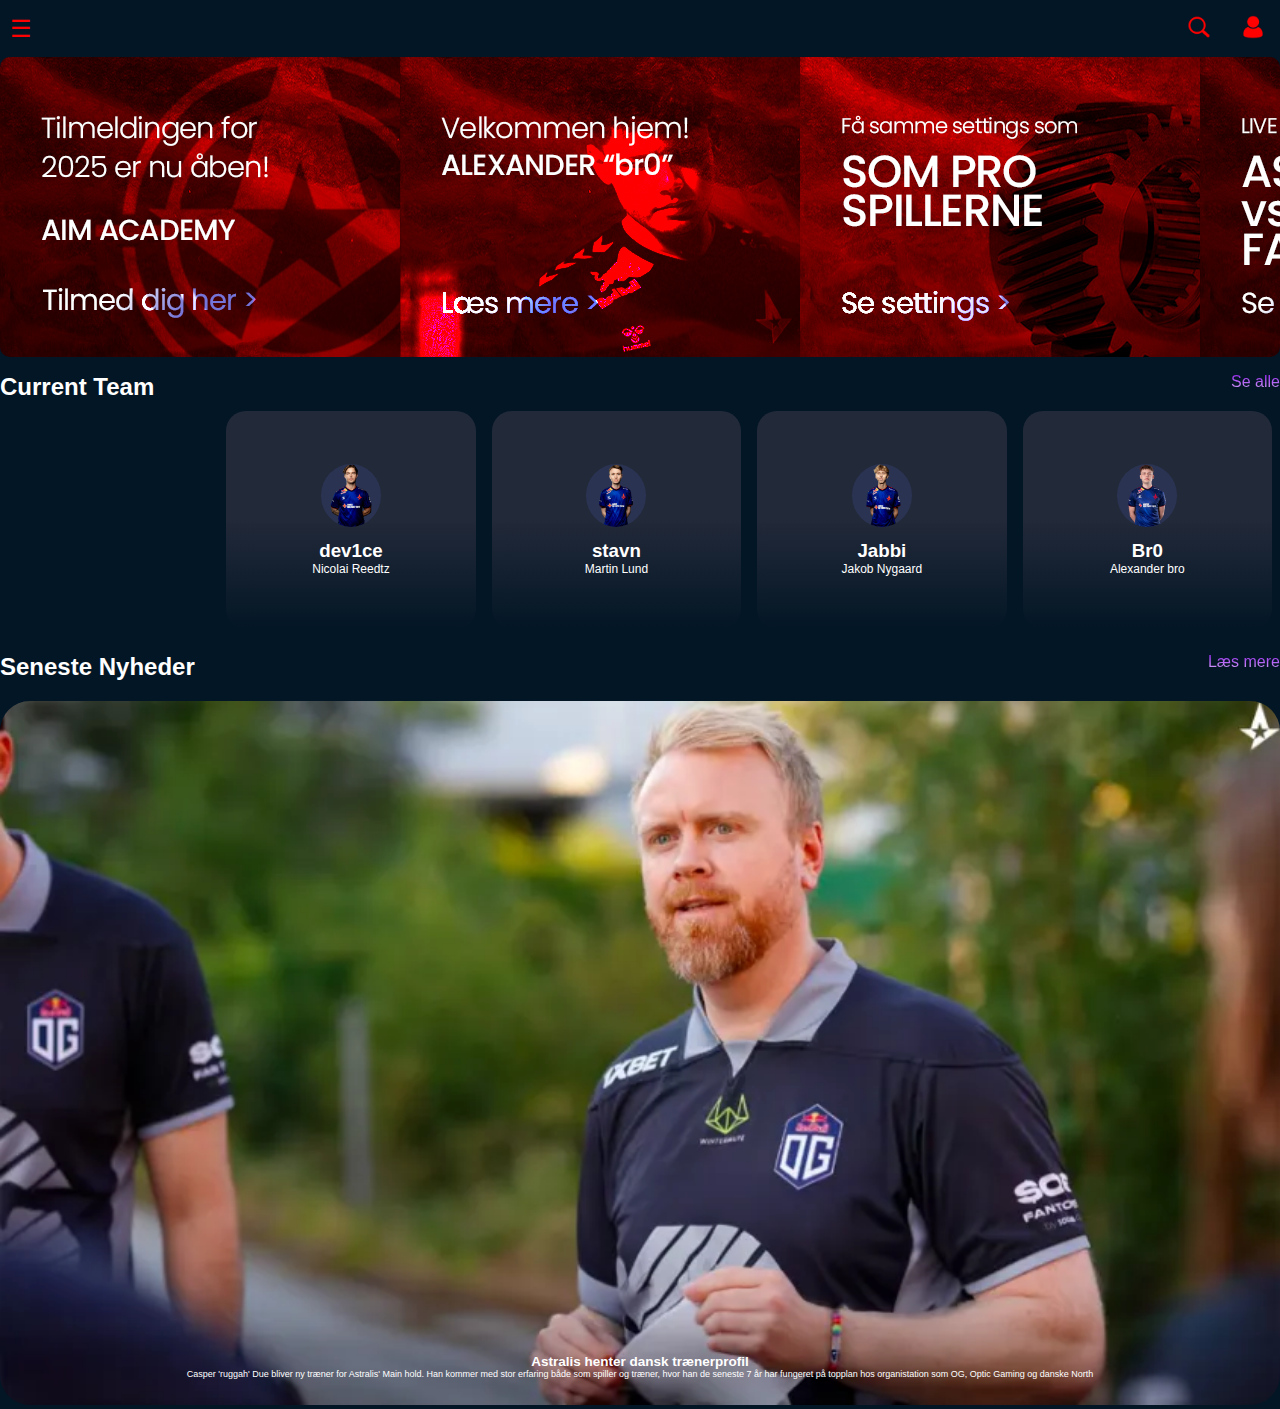
==== commit eff7b7c1: "seo optimering på alle html" ====
--- a/hjem.html
+++ b/hjem.html
@@ -14,7 +14,7 @@
 <meta name="author" content="Jonathan, Felix, Villads og Oscar"> <!--Seo optimering, opfattere afhjemmesiden-->
 </head>
 <body>
-<!--test-->
+
 <header> <!--Semantisk tag, lavet en header til vores profil, search og burgermenu, efter den skal være i toppen af hjemmesiden. -->
      <nav>
         <button class="burger-menu" onclick="toggleMenu()">☰</button> <!--Åbner for burgmenuen med javascript-->
--- a/css/hjem.css
+++ b/css/hjem.css
@@ -1,15 +1,17 @@
 * {
-    box-sizing: border-box;
+    box-sizing: border-box; 
     margin: 0;
     padding: 0;
   }
 
+  /* fikser små detaljer som skrift,baggrunds farve og tekst farve */
   body {
     font-family: 'poppins' , sans-serif;
     background-color: #031625;
     color: white;
 }
    
+/*tager fat om class team-members og putter dem i ordenlig position */
 .team-members {
     display: flex;
     justify-content: flex-end; 
@@ -18,6 +20,7 @@
     
 }
 
+/*fikser baggrunds farve, og udseende på boksen */
 .team-member {
     width: 45%; 
     margin: 0.5em; 
@@ -28,58 +31,30 @@
     background: linear-gradient(to bottom, #222939, #222939 50%, transparent 100%);
 }
 
-
-#knap {
-  margin: 1em;
-}
- .banner {
-  padding: 0px 30px;
-  text-decoration: none;
-  border-radius: 30%;
- }
-
-  
-.overskrift {
-    background-color: #e03a3e;
-    color: white;
-    text-align: left;
-    padding: 3em;
-    border-radius: 20px;
-    background: linear-gradient(to right, #e03a3e, #e03a3e 50%, transparent 100%);
-}
-  
-.overskrift h1 {
-    margin-bottom: 0.5em;
-}
-  
-#tilmelding {
-    color: whitesmoke;
-    text-decoration: none;
-    font-weight: bold;
-    background:linear-gradient(114.63deg, #fff, #931cf0) ;
-    background-clip: text;
-    -webkit-text-fill-color: transparent;
-}
-  
+/* Position af team &news */
 .team, .news {
     padding-top: 1em;
 }
 
+/* sørger for at teksten ikke hopper under news */
 #teamtekst {
 float: left;
 }
 
+/* Laver afstand på de forskellige elemnter */
 .team-member {
     margin-top: 20px;
     text-align: center;
 }
 
+/*ændrer på de små team member iconer */
 .team-member img {
     width: 60px; 
     height: auto;
     border-radius: 50%;
     background-color:#2a3351;
 }
+
 
 .small {
 font-size: 12px;
@@ -88,7 +63,8 @@
 .ingame {
     margin-top: 0.5em;
 }
-  
+
+/*sørger for at stats som nu er ændret til se alle kan ligge ved siden af current team */
 #stats {
     display: block;
     text-align: right;
@@ -97,7 +73,9 @@
     background:linear-gradient(0.5deg, #fff, #931cf0) ;
     background-clip: text;
     -webkit-text-fill-color: transparent;
-  }
+}
+
+
 
 .news {
     position: relative; 
@@ -105,8 +83,9 @@
 
 #senestetekst {
   float: left;
-  }
+}
 
+/* Ændrer på billedet der hører til artiklen */
 #træner {
     width: 100%; 
     height: auto;
@@ -115,27 +94,26 @@
     margin-top: 20px;
 }
 
+/* ændrer på læs mere knappen der står ved siden af seneste nyheder */
 #Læs {
   display: block;
   text-align: right;
-  text-decoration: none;
   color: white;
-  background:linear-gradient(0.5deg, #fff, #931cf0) ;
-  background-clip: text;
-  -webkit-text-fill-color: transparent;
+  background:linear-gradient(0.5deg, #fff, #931cf0) ; /* sætter en speciel baggrunds farve */
+  background-clip: text; /* Tilføjer det til teksten*/
+  -webkit-text-fill-color: transparent; /* Sørger for at fille teksten */
 }
 
+/*Teksten til artiklen på billedet */
 .indhold {
   text-align: center;
   font-size: 9px; 
-  color: white; 
   position: absolute;
   bottom: 10px;
   left: 10px;
   right: 10px;
   padding: 20px;
 }
-
 
 #hvid {
   color: white;
@@ -147,6 +125,8 @@
   font-weight: lighter;
   text-align: left;
 }
+
+ /* Fikser slideshows størrelse/boks */
 .content {
   margin: auto;
   padding: 0px;
@@ -157,12 +137,12 @@
   position: relative;
 }
 
+/* redigere i slide og udseende*/
 .slides {
   position: absolute;
   display: flex;
-  width: auto; /* Ensure the container is large enough */
   animation-name: slide;
-  animation-duration: 30s; /* Adjust duration to account for pauses */
+  animation-duration: 30s; /* Hvor lang tid den viser animationen */
   animation-iteration-count: infinite;
   animation-timing-function: linear;
   will-change: transform;
@@ -174,23 +154,21 @@
   height: 300px;
 }
 
+/* styrer hvor meget hvert enkelt slide rykker sig */
 @keyframes slide {
-  0%, 10% { /* Start and pause on the first slide */
+  0%, 10% { 
     transform: translateX(0px);
   }
-  12%, 22% { /* Move to the second slide and pause */
+  12%, 22% { 
     transform: translateX(-400px);
   }
-  24%, 34% { /* Move to the third slide and pause */
+  24%, 34% { 
     transform: translateX(-800px);
   }
-  36%, 46% { /* Move to the fourth slide and pause */
+  36%, 46% { 
     transform: translateX(-1200px);
   }
-  48%, 58% { /* Optional: Additional slides if any */
-    transform: translateX(-1600px);
-  }
-  60%, 100% { /* Return to start and pause */
+  60%, 100% { /* Starter forfra */
     transform: translateX(0px);
   }
 }
--- a/css/styles.css
+++ b/css/styles.css
@@ -1,11 +1,11 @@
 * {
-    margin: 0;
-    padding: 0;
+    margin: 0; /*bruges til at skabe plads omkring elementer, uden for definerede grænser*/
+    padding: 0; /*bruges til at skabe plads omkring elementer, uden for definerede grænser*/
     box-sizing: border-box;
   }
-  
+  /* her bliver bredden og højden bestemt, samt samt hvilken farve/font typer, som bliver brugt*/
   body, html {
-    width: 100%;
+    width: 100%; 
     height: 100%;
     color: white;
     font-family: poppins, sans-serif;
@@ -18,7 +18,7 @@
     color: white;
     padding: 10px;
   }
-  
+  /*tesksten er centreret, med afstand i mellem elementerne & teksten bliver vist vha display: flex;*/
   nav {
     display: flex;
     justify-content: space-between;
@@ -37,7 +37,7 @@
     cursor: pointer;
   }
   
-  
+  /*teksten er centreret*/
   .menu-actions {
     display: flex;
     align-items: center;
@@ -121,7 +121,7 @@
   background-color: #333333;
   top: 0;
   right: -60%; 
-  transition: right 0.3s ease; /* Ensure this is set to transition the 'right' property */
+  transition: right 0.3s ease; /* overføre den rigtige engenskab */
   padding-top: 50px;
   z-index: 2;
 }
@@ -145,7 +145,7 @@
   color: #ccc;
 }
 
-/* Active style for account menu overlay links (clicked) */
+/* Styler acount overlay menuen */
 .account-menu-overlay ul li a:active {
   color: red; /* Red when active */
 }
--- a/css/global.css
+++ b/css/global.css
@@ -4,19 +4,15 @@
   }
   
   :root {
-    /* fonts */
     --font-sf-pro-text: "SF Pro Text";
     --font-poppins: Poppins;
   
-    /* font sizes */
     --font-size-xs: 12px;
   
-    /* Colors */
     --color-white: #fff;
     --color-whitesmoke: #ededed;
     --color-red: #ff0101;
   
-    /* Border radiuses */
     --br-3xs: 10px;
   }
   